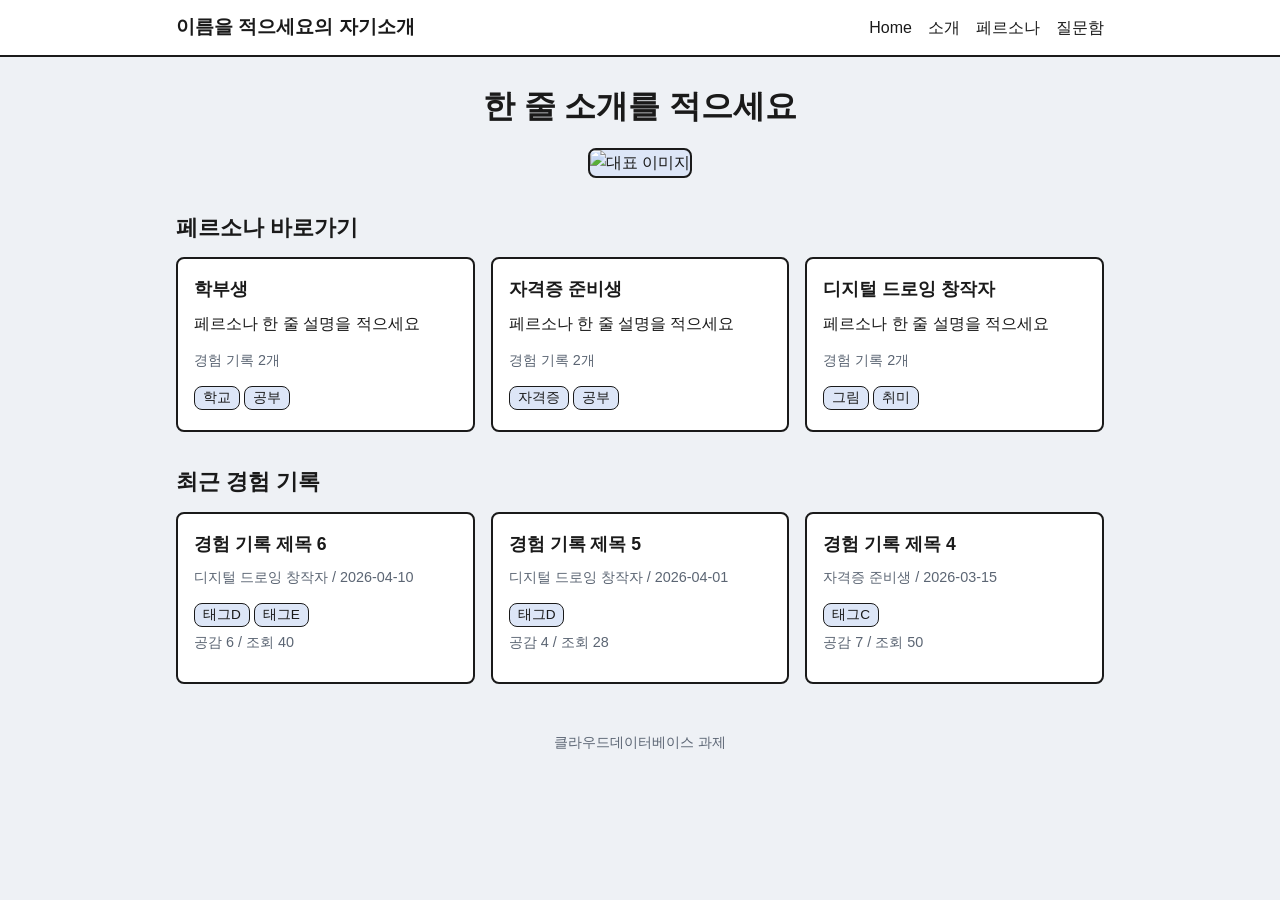
==== index.html @ 0c71c8ea "feat: S01 Home 화면 추가 Co-Authored-By: Claude Sonnet 5.5 <noreply@anthropic.com>" ====
<!DOCTYPE html>
<html lang="ko">
<head>
  <meta charset="UTF-8">
  <meta name="viewport" content="width=device-width, initial-scale=1">
  <title>Home - 페르소나 자기소개</title>
  <link rel="stylesheet" href="css/style.css">
</head>
<body>
  <header id="site-header" class="site-header"></header>

  <main class="container">
    <!-- 한 줄 소개 + 대표 이미지 -->
    <section class="hero">
      <h1 id="home-intro"></h1>
      <img id="home-image" alt="대표 이미지">
    </section>

    <!-- 페르소나 바로가기 -->
    <h2>페르소나 바로가기</h2>
    <div id="home-personas" class="grid"></div>

    <!-- 최근 경험 기록 3개 -->
    <h2>최근 경험 기록</h2>
    <div id="home-recent" class="grid"></div>
  </main>

  <footer id="site-footer" class="site-footer"></footer>

  <script src="js/data.js"></script>
  <script src="js/app.js"></script>
  <script>renderHome();</script>
</body>
</html>
---- css/style.css ----
/* ===== 공통 스타일 (모든 페이지 공유) =====
   색/폰트/둥글기는 아래 :root 변수만 고치면 전체에 반영된다. */
:root {
  --bg: #eef1f5;          /* 배경: 한색계열 밝은 회색 */
  --block-bg: #ffffff;    /* 블록/카드 배경 */
  --border: #1a1a1a;      /* 검정에 가까운 테두리 */
  --text: #1a1a1a;
  --text-sub: #5b6573;
  --accent: #3b6fd4;      /* 포인트 색(버튼 hover, 태그) */
  --tag-bg: #dde6f7;
  --radius: 8px;          /* 버튼/블록 둥글기 */
  --font: "Pretendard", "Malgun Gothic", "Apple SD Gothic Neo", sans-serif;
}

* { box-sizing: border-box; }

body {
  margin: 0;
  background: var(--bg);
  color: var(--text);
  font-family: var(--font);
  font-size: 16px;
  line-height: 1.6;
}

/* ----- 제목 크기 ----- */
h1 { font-size: 2rem;   margin: 0 0 16px; }   /* 페이지 제목 */
h2 { font-size: 1.4rem; margin: 32px 0 12px; } /* 섹션 제목 */
h3 { font-size: 1.1rem; margin: 0 0 8px; }    /* 카드/소제목 */
p  { margin: 0 0 12px; }
a  { color: inherit; }

/* ----- 레이아웃 ----- */
.container { max-width: 960px; margin: 0 auto; padding: 24px 16px; }

/* ----- 헤더/푸터 (js/app.js가 채움) ----- */
.site-header { background: var(--block-bg); border-bottom: 2px solid var(--border); }
.site-header .container { display: flex; justify-content: space-between; align-items: center; flex-wrap: wrap; gap: 8px; padding: 12px 16px; }
.site-logo { font-weight: bold; font-size: 1.2rem; text-decoration: none; }
.site-nav a { margin-left: 16px; text-decoration: none; }
.site-nav a:hover { color: var(--accent); }
.site-footer { text-align: center; color: var(--text-sub); font-size: 0.85rem; padding: 24px 16px; }

/* ----- 블록(카드) ----- */
.block {
  background: var(--block-bg);
  border: 2px solid var(--border);
  border-radius: var(--radius);
  padding: 16px;
}
a.block { display: block; text-decoration: none; }
a.block:hover { border-color: var(--accent); }

/* 카드를 가로로 나열 */
.grid { display: grid; grid-template-columns: repeat(auto-fill, minmax(260px, 1fr)); gap: 16px; }

/* ----- 버튼 ----- */
.btn {
  display: inline-block;
  background: var(--block-bg);
  color: var(--text);
  border: 2px solid var(--border);
  border-radius: var(--radius);
  padding: 8px 16px;
  font: inherit;
  cursor: pointer;
  text-decoration: none;
}
.btn:hover { background: var(--tag-bg); }
.btn:disabled { opacity: 0.5; cursor: not-allowed; }

/* ----- 태그 ----- */
.tag {
  display: inline-block;
  background: var(--tag-bg);
  border: 1px solid var(--border);
  border-radius: var(--radius);
  padding: 0 8px;
  margin: 0 4px 4px 0;
  font-size: 0.85rem;
}

/* ----- 보조 텍스트 ----- */
.meta { color: var(--text-sub); font-size: 0.9rem; }
.empty { color: var(--text-sub); text-align: center; padding: 24px; }

/* ----- 폼 ----- */
label { display: block; margin: 12px 0 4px; font-weight: bold; }
input, select, textarea {
  width: 100%;
  font: inherit;
  padding: 8px;
  background: var(--block-bg);
  border: 2px solid var(--border);
  border-radius: var(--radius);
}

/* ----- S01 Home ----- */
.hero { text-align: center; }
.hero img { max-width: 100%; max-height: 240px; border: 2px solid var(--border); border-radius: var(--radius); background: var(--tag-bg); }
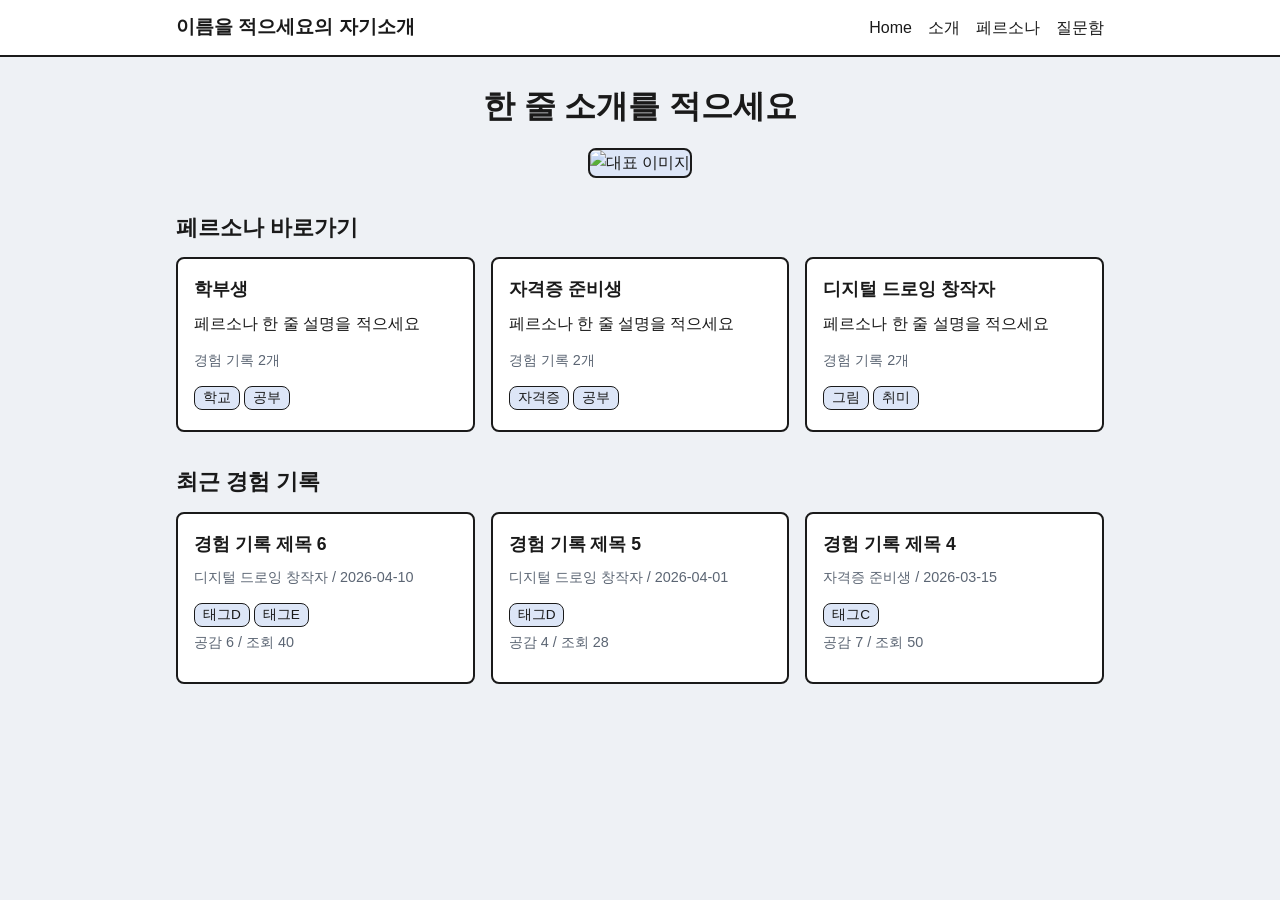
==== commit fee11ae6: "feat: S02 소개 화면 추가, S01/S02 하단 문구 삭제 Co-Authored-By: Claude Sonnet 5.5 <noreply@anthropic.com>" ====
--- a/index.html
+++ b/index.html
@@ -25,8 +25,6 @@
     <div id="home-recent" class="grid"></div>
   </main>
 
-  <footer id="site-footer" class="site-footer"></footer>
-
   <script src="js/data.js"></script>
   <script src="js/app.js"></script>
   <script>renderHome();</script>
--- a/css/style.css
+++ b/css/style.css
@@ -39,7 +39,6 @@
 .site-logo { font-weight: bold; font-size: 1.2rem; text-decoration: none; }
 .site-nav a { margin-left: 16px; text-decoration: none; }
 .site-nav a:hover { color: var(--accent); }
-.site-footer { text-align: center; color: var(--text-sub); font-size: 0.85rem; padding: 24px 16px; }
 
 /* ----- 블록(카드) ----- */
 .block {
@@ -95,6 +94,11 @@
   border-radius: var(--radius);
 }
 
+/* ----- S02 소개 ----- */
+.profile { display: flex; gap: 24px; align-items: flex-start; flex-wrap: wrap; }
+.profile img { width: 200px; height: 200px; object-fit: cover; border: 2px solid var(--border); border-radius: var(--radius); background: var(--tag-bg); }
+.profile-info { flex: 1; min-width: 240px; }
+
 /* ----- S01 Home ----- */
 .hero { text-align: center; }
 .hero img { max-width: 100%; max-height: 240px; border: 2px solid var(--border); border-radius: var(--radius); background: var(--tag-bg); }
